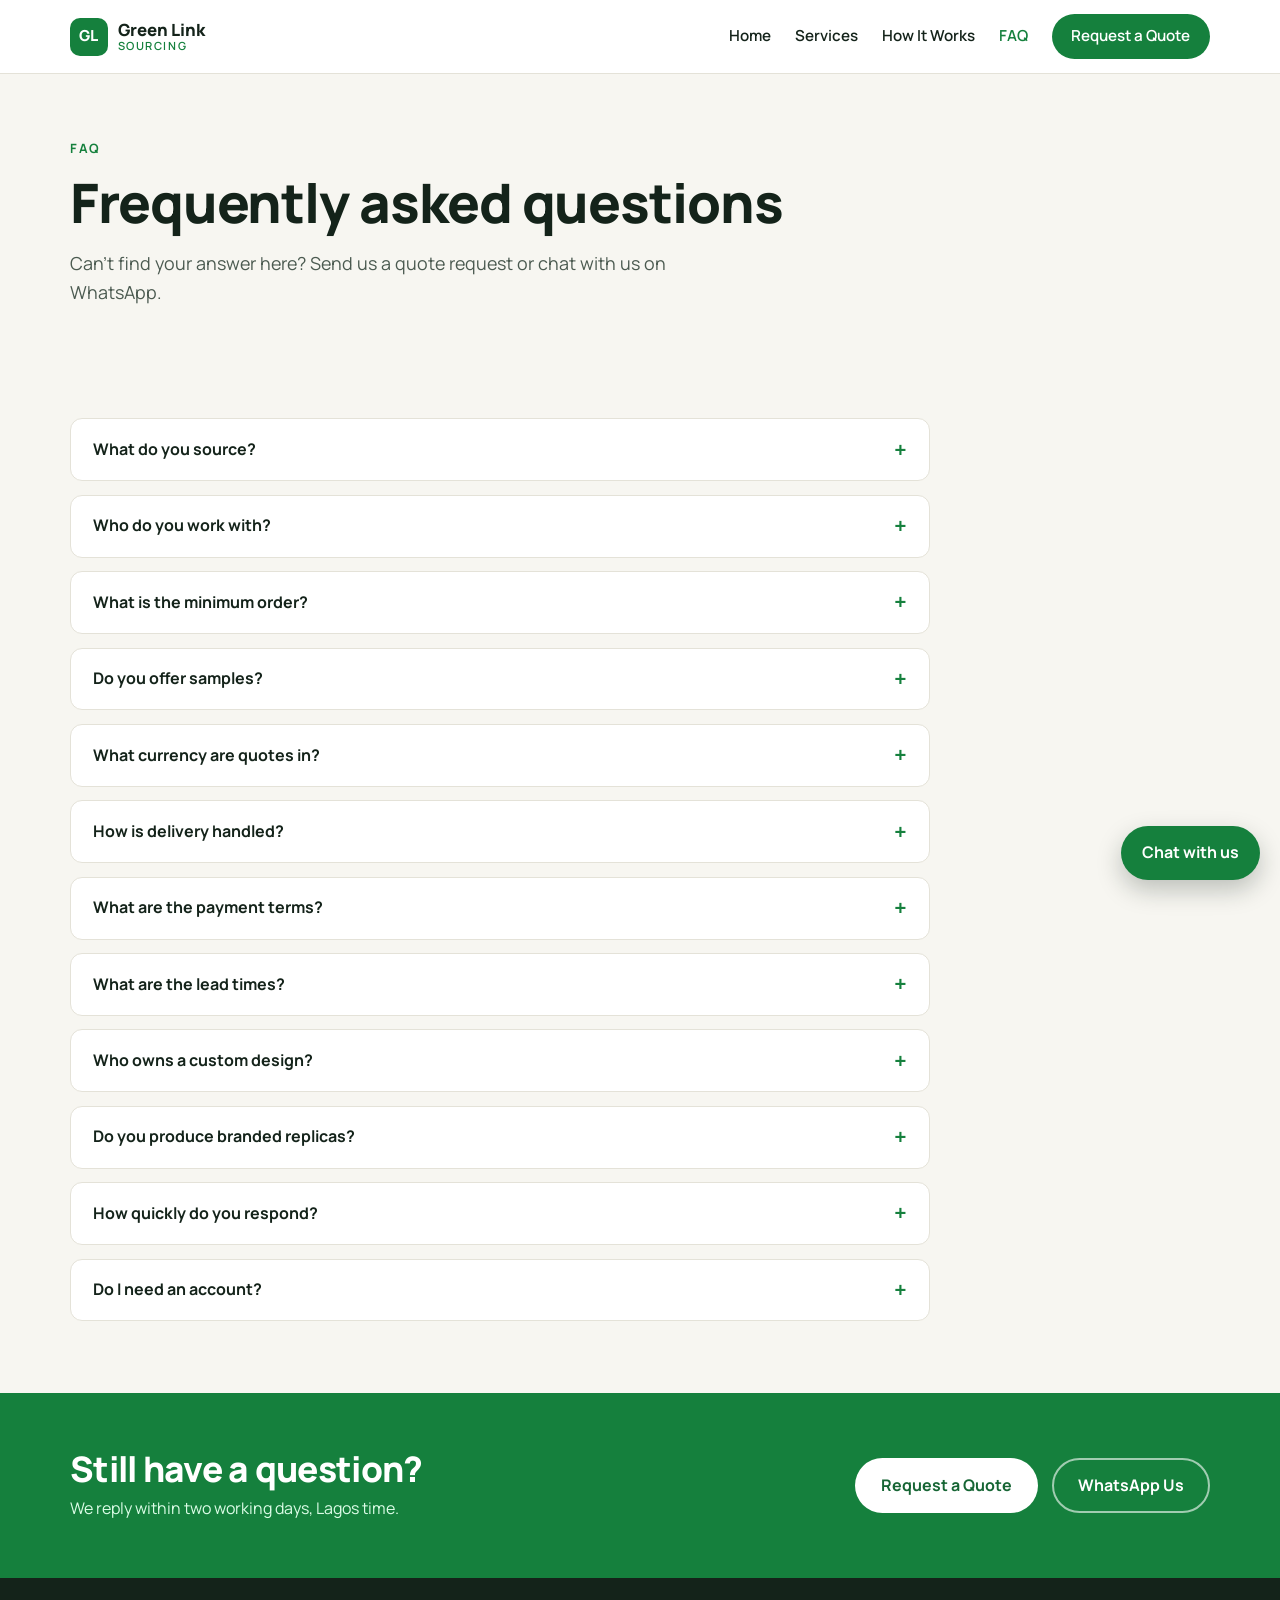
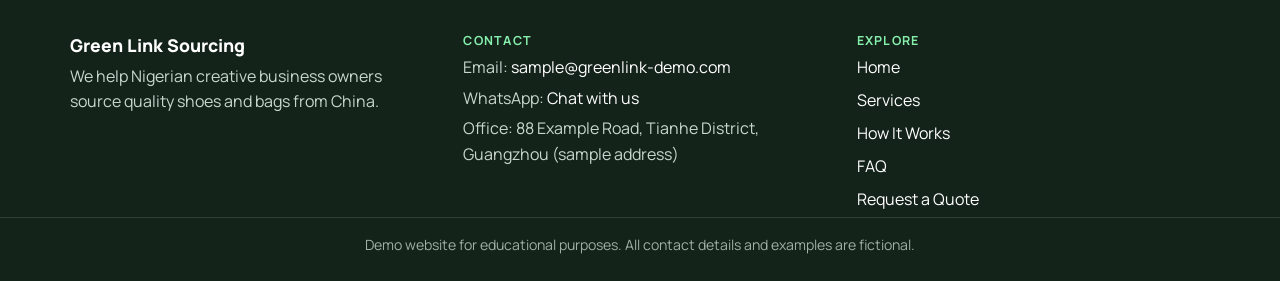
==== faq.html @ 5f779cd2 "second commit" ====
<!DOCTYPE html>
<html lang="en">
<head>
  <meta charset="UTF-8">
  <meta name="viewport" content="width=device-width, initial-scale=1.0">
  <title>FAQ | Green Link Sourcing</title>
  <meta name="description" content="Answers to common questions about minimum orders, currency, payment, delivery to Lagos, lead times and design ownership.">
  <link rel="icon" href="images/favicon.svg" type="image/svg+xml">
  <link rel="preconnect" href="https://fonts.googleapis.com">
  <link rel="preconnect" href="https://fonts.gstatic.com" crossorigin>
  <link href="https://fonts.googleapis.com/css2?family=Manrope:wght@400;500;600;700;800&display=swap" rel="stylesheet">
  <link rel="stylesheet" href="css/styles.css">
</head>
<body>

<a class="skip-link" href="#content">Skip to content</a>

<header class="site-header">
  <div class="container nav-wrap">
    <a href="index.html" class="logo" aria-label="Green Link Sourcing home">
      <span class="logo-mark" aria-hidden="true">GL</span>
      <span class="logo-text">Green Link <small>Sourcing</small></span>
    </a>
    <button class="nav-toggle" aria-label="Open menu" aria-expanded="false" aria-controls="main-nav">Menu</button>
    <nav class="main-nav" id="main-nav" aria-label="Main">
      <a href="index.html">Home</a>
      <a href="services.html">Services</a>
      <a href="how-it-works.html">How It Works</a>
      <a href="faq.html">FAQ</a>
      <a href="quote.html" class="btn btn-primary btn-small">Request a Quote</a>
    </nav>
  </div>
</header>

<main id="content">
  <section class="page-hero">
    <div class="container">
      <p class="eyebrow">FAQ</p>
      <h1>Frequently asked questions</h1>
      <p class="lead">Can't find your answer here? Send us a quote request or chat with us on WhatsApp.</p>
    </div>
  </section>

  <section class="section">
    <div class="container">
      <div class="faq-list" data-faq></div>
    </div>
  </section>

  <section class="cta-band">
    <div class="container cta-inner">
      <div>
        <h2>Still have a question?</h2>
        <p>We reply within two working days, Lagos time.</p>
      </div>
      <div class="cta-actions">
        <a href="quote.html" class="btn btn-light">Request a Quote</a>
        <a href="https://wa.me/234XXXXXXXXXX" class="btn btn-ghost" target="_blank" rel="noopener">WhatsApp Us</a>
      </div>
    </div>
  </section>
</main>

<footer class="site-footer">
  <div class="container footer-grid">
    <div>
      <p class="footer-brand">Green Link Sourcing</p>
      <p>We help Nigerian creative business owners source quality shoes and bags from China.</p>
    </div>
    <div>
      <p class="footer-heading">Contact</p>
      <p>Email: <a href="mailto:sample@greenlink-demo.com">sample@greenlink-demo.com</a></p>
      <p>WhatsApp: <a href="https://wa.me/234XXXXXXXXXX" target="_blank" rel="noopener">Chat with us</a></p>
      <p>Office: 88 Example Road, Tianhe District, Guangzhou (sample address)</p>
    </div>
    <div>
      <p class="footer-heading">Explore</p>
      <div class="footer-links">
        <a href="index.html">Home</a>
        <a href="services.html">Services</a>
        <a href="how-it-works.html">How It Works</a>
        <a href="faq.html">FAQ</a>
        <a href="quote.html">Request a Quote</a>
      </div>
    </div>
  </div>
  <p class="demo-note">Demo website for educational purposes. All contact details and examples are fictional.</p>
</footer>

<script src="js/main.js"></script>
</body>
</html>
---- css/styles.css ----
:root {
  --green: #15803D;
  --green-dark: #166534;
  --green-soft: #DCFCE7;
  --green-mist: #F0FDF4;
  --ink: #14231A;
  --muted: #4B5A50;
  --cream: #F7F6F1;
  --white: #FFFFFF;
  --line: #E4E2D8;
  --amber: #E8A33D;
  --radius: 12px;
  --shadow: 0 1px 2px rgba(20, 35, 26, 0.06), 0 8px 24px rgba(20, 35, 26, 0.06);
}

* { box-sizing: border-box; }
html { scroll-behavior: smooth; }

body {
  margin: 0;
  font-family: "Manrope", system-ui, -apple-system, "Segoe UI", Roboto, Arial, sans-serif;
  color: var(--ink);
  background: var(--cream);
  line-height: 1.6;
  -webkit-font-smoothing: antialiased;
}

img { max-width: 100%; display: block; }
a { color: var(--green-dark); }
h1, h2, h3 { line-height: 1.15; color: var(--ink); letter-spacing: -0.02em; margin: 0; }
h1 { font-size: clamp(2.1rem, 4.6vw, 3.4rem); font-weight: 800; margin-bottom: 1rem; }
h2 { font-size: clamp(1.6rem, 3vw, 2.2rem); font-weight: 800; margin-bottom: 0.75rem; }
h3 { font-size: 1.15rem; font-weight: 700; margin-bottom: 0.5rem; }
p { color: var(--muted); margin: 0 0 1rem; }
:focus-visible { outline: 3px solid var(--amber); outline-offset: 2px; border-radius: 4px; }

.container { width: min(1140px, 92%); margin: 0 auto; }
.narrow { max-width: 780px; }
.hidden { display: none !important; }

.skip-link {
  position: absolute;
  left: -999px;
  top: 0;
  background: var(--ink);
  color: var(--white);
  padding: 0.5rem 1rem;
  z-index: 200;
}
.skip-link:focus { left: 1rem; top: 1rem; }

.eyebrow {
  font-size: 0.8rem;
  font-weight: 700;
  letter-spacing: 0.12em;
  text-transform: uppercase;
  color: var(--green);
  margin-bottom: 0.75rem;
}
.lead { font-size: 1.12rem; max-width: 60ch; }
.section-intro { max-width: 60ch; margin-bottom: 2rem; }
.link-row { margin-top: 2rem; font-weight: 700; }
.link-row a { text-decoration: none; }
.link-row a:hover { text-decoration: underline; }

/* Header */
.site-header {
  background: var(--white);
  border-bottom: 1px solid var(--line);
  position: sticky;
  top: 0;
  z-index: 50;
  transition: box-shadow 0.2s;
}
.site-header.scrolled { box-shadow: var(--shadow); }
.nav-wrap {
  display: flex;
  align-items: center;
  justify-content: space-between;
  padding: 0.9rem 0;
  position: relative;
}
.logo {
  display: flex;
  align-items: center;
  gap: 0.6rem;
  text-decoration: none;
  color: var(--ink);
}
.logo-mark {
  width: 38px;
  height: 38px;
  border-radius: 10px;
  background: var(--green);
  color: var(--white);
  font-weight: 800;
  font-size: 0.95rem;
  display: grid;
  place-items: center;
  letter-spacing: 0.02em;
}
.logo-text { font-weight: 800; font-size: 1.05rem; line-height: 1.1; }
.logo-text small { display: block; font-size: 0.7rem; font-weight: 600; letter-spacing: 0.14em; text-transform: uppercase; color: var(--green); }

.nav-toggle {
  display: none;
  background: none;
  border: 1px solid var(--line);
  border-radius: 8px;
  font: inherit;
  font-weight: 600;
  padding: 0.4rem 0.8rem;
  cursor: pointer;
  color: var(--ink);
}
.main-nav { display: flex; align-items: center; gap: 1.5rem; }
.main-nav a {
  color: var(--ink);
  text-decoration: none;
  font-weight: 600;
  font-size: 0.95rem;
}
.main-nav a:hover { color: var(--green); }
.main-nav a.active { color: var(--green); }
.main-nav a.btn-primary { color: var(--white); }

/* Buttons */
.btn {
  display: inline-block;
  padding: 0.8rem 1.5rem;
  border-radius: 999px;
  font-weight: 700;
  font-size: 1rem;
  font-family: inherit;
  text-decoration: none;
  border: 2px solid transparent;
  cursor: pointer;
  transition: background 0.2s, color 0.2s, border-color 0.2s;
}
.btn-primary { background: var(--green); color: var(--white); }
.btn-primary:hover { background: var(--green-dark); }
.btn-outline { border-color: var(--ink); color: var(--ink); background: transparent; }
.btn-outline:hover { background: var(--ink); color: var(--white); }
.btn-light { background: var(--white); color: var(--green-dark); }
.btn-light:hover { background: var(--green-soft); }
.btn-ghost { border-color: rgba(255, 255, 255, 0.6); color: var(--white); background: transparent; }
.btn-ghost:hover { background: rgba(255, 255, 255, 0.12); }
.btn-small { padding: 0.5rem 1.1rem; font-size: 0.92rem; }

/* Hero */
.hero { padding: 4.5rem 0 3.5rem; }
.hero-grid {
  display: grid;
  grid-template-columns: 1.05fr 1fr;
  gap: 3.5rem;
  align-items: center;
}
.hero-actions { display: flex; gap: 0.9rem; flex-wrap: wrap; margin-top: 2rem; }
.hero-art {
  margin: 0;
  background: linear-gradient(160deg, var(--green-soft), #D1FAE5);
  border-radius: 24px;
  padding: 1.5rem 1.5rem 1rem;
  box-shadow: var(--shadow);
}
.hero-art img { width: 100%; height: auto; }
.hero-art figcaption {
  text-align: center;
  font-size: 0.82rem;
  color: var(--muted);
  margin-top: 0.5rem;
}

/* Terms strip */
.terms-strip { background: var(--green-dark); color: var(--white); padding: 1.5rem 0; }
.terms-grid {
  display: grid;
  grid-template-columns: repeat(4, 1fr);
  gap: 1.5rem;
}
.terms-label {
  display: block;
  font-size: 0.75rem;
  text-transform: uppercase;
  letter-spacing: 0.12em;
  color: #BBF7D0;
  font-weight: 700;
}
.terms-value { display: block; font-weight: 600; }

/* Sections */
.section { padding: 4.5rem 0; }
.section-alt { background: var(--white); border-top: 1px solid var(--line); border-bottom: 1px solid var(--line); }
.page-hero { padding: 4rem 0 1.5rem; }

/* Cards */
.card-grid {
  display: grid;
  grid-template-columns: repeat(auto-fit, minmax(250px, 1fr));
  gap: 1.5rem;
}
.card {
  background: var(--white);
  border: 1px solid var(--line);
  border-radius: var(--radius);
  padding: 1.75rem;
  box-shadow: var(--shadow);
}
.tier-card { display: flex; flex-direction: column; }
.tier-card p:last-child { margin-top: auto; }
.moq {
  display: inline-block;
  background: var(--green-soft);
  color: var(--green-dark) !important;
  font-weight: 700;
  font-size: 0.9rem;
  padding: 0.35rem 0.75rem;
  border-radius: 999px;
  align-self: flex-start;
  margin-top: 0.75rem;
}

/* Steps */
.steps {
  display: grid;
  grid-template-columns: repeat(auto-fit, minmax(230px, 1fr));
  gap: 1.5rem;
}
.steps-compact { margin-top: 0.5rem; }
.step {
  background: var(--cream);
  border-radius: var(--radius);
  padding: 1.75rem;
}
.step-number {
  width: 42px;
  height: 42px;
  border-radius: 50%;
  background: var(--amber);
  color: var(--ink);
  font-weight: 800;
  display: grid;
  place-items: center;
  margin-bottom: 1rem;
}

/* Terms table (How It Works) */
.terms-table {
  margin: 0;
  background: var(--white);
  border: 1px solid var(--line);
  border-radius: var(--radius);
  overflow: hidden;
}
.terms-table div {
  display: grid;
  grid-template-columns: 220px 1fr;
  gap: 1rem;
  padding: 1rem 1.5rem;
  border-bottom: 1px solid var(--line);
}
.terms-table div:last-child { border-bottom: none; }
.terms-table dt { font-weight: 700; color: var(--ink); }
.terms-table dd { margin: 0; color: var(--muted); }

/* Services detail */
.tier-stack { display: grid; gap: 1.5rem; }
.tier-detail {
  background: var(--white);
  border: 1px solid var(--line);
  border-radius: var(--radius);
  padding: 2rem;
  display: grid;
  grid-template-columns: 1.2fr 1fr;
  gap: 2rem;
  box-shadow: var(--shadow);
}
.tier-tag {
  display: inline-block;
  font-size: 0.78rem;
  font-weight: 700;
  text-transform: uppercase;
  letter-spacing: 0.1em;
  color: var(--green-dark);
  background: var(--green-soft);
  padding: 0.25rem 0.65rem;
  border-radius: 999px;
  margin-bottom: 0.9rem;
}
.tier-facts { margin: 0; display: grid; gap: 1rem; align-content: start; }
.tier-facts div { border-left: 3px solid var(--green); padding-left: 1rem; }
.tier-facts dt { font-size: 0.8rem; text-transform: uppercase; letter-spacing: 0.1em; color: var(--muted); font-weight: 700; }
.tier-facts dd { margin: 0.15rem 0 0; font-weight: 600; color: var(--ink); }
.notes {
  margin-top: 2.5rem;
  background: var(--green-mist);
  border: 1px solid var(--green-soft);
  border-radius: var(--radius);
  padding: 1.75rem 2rem;
}
.notes ul { margin: 0; padding-left: 1.2rem; color: var(--muted); }
.notes li { margin-bottom: 0.4rem; }

/* CTA band */
.cta-band { background: var(--green); color: var(--white); padding: 3.5rem 0; }
.cta-band h2 { color: var(--white); margin-bottom: 0.4rem; }
.cta-band p { color: #DCFCE7; margin: 0; }
.cta-inner { display: flex; justify-content: space-between; align-items: center; gap: 2rem; flex-wrap: wrap; }
.cta-actions { display: flex; gap: 0.9rem; flex-wrap: wrap; }

/* FAQ */
.faq-list { display: grid; gap: 0.85rem; max-width: 860px; }
.faq-list details {
  background: var(--white);
  border: 1px solid var(--line);
  border-radius: var(--radius);
  padding: 1.1rem 1.4rem;
  transition: border-color 0.2s;
}
.faq-list details[open] { border-color: var(--green); }
.faq-list summary {
  cursor: pointer;
  font-weight: 700;
  color: var(--ink);
  list-style: none;
  display: flex;
  justify-content: space-between;
  align-items: center;
  gap: 1rem;
}
.faq-list summary::-webkit-details-marker { display: none; }
.faq-list summary::after {
  content: "+";
  font-size: 1.4rem;
  line-height: 1;
  color: var(--green);
  transition: transform 0.2s;
}
.faq-list details[open] summary::after { content: "–"; }
.faq-list details p { margin: 0.8rem 0 0; }

/* Quote form */
.quote-form {
  background: var(--white);
  border: 1px solid var(--line);
  border-radius: 16px;
  padding: 2.25rem;
  box-shadow: var(--shadow);
}
.form-row {
  display: grid;
  grid-template-columns: 1fr 1fr;
  gap: 1rem;
}
.form-group { margin-bottom: 1.1rem; }
.form-group label {
  display: block;
  font-weight: 700;
  font-size: 0.92rem;
  margin-bottom: 0.4rem;
  color: var(--ink);
}
.form-group input,
.form-group select,
.form-group textarea {
  width: 100%;
  padding: 0.7rem 0.85rem;
  border: 1px solid var(--line);
  border-radius: 10px;
  font: inherit;
  color: var(--ink);
  background: var(--cream);
}
.form-group input:focus,
.form-group select:focus,
.form-group textarea:focus {
  outline: 2px solid var(--green);
  border-color: transparent;
}
.field-note { font-size: 0.85rem; margin: 0.4rem 0 0; }
.checkbox-group label { font-weight: 500; display: flex; gap: 0.6rem; font-size: 0.95rem; }
.checkbox-group input { width: auto; margin-top: 0.35rem; }
.form-status { color: var(--green-dark); font-weight: 700; min-height: 1.5rem; }
.form-status.error { color: #B42318; }
.confirmation {
  background: var(--white);
  border: 2px solid var(--green);
  border-radius: 16px;
  padding: 2.25rem;
}

/* Footer */
.site-footer {
  background: var(--ink);
  color: #C9D6CE;
  padding: 3rem 0 1.25rem;
  margin-top: 0;
}
.site-footer a { color: var(--white); text-decoration: none; }
.site-footer a:hover { text-decoration: underline; }
.site-footer p { color: #C9D6CE; margin: 0.3rem 0; }
.footer-brand { color: var(--white) !important; font-weight: 800; font-size: 1.1rem; }
.footer-heading { color: #86EFAC !important; font-weight: 700; text-transform: uppercase; letter-spacing: 0.1em; font-size: 0.78rem; }
.footer-grid {
  display: grid;
  grid-template-columns: repeat(3, 1fr);
  gap: 2.5rem;
}
.footer-links { display: flex; flex-direction: column; gap: 0.45rem; }
.demo-note {
  border-top: 1px solid #2F3F36;
  margin-top: 2.5rem;
  padding-top: 1rem;
  font-size: 0.88rem;
  text-align: center;
  color: #9DB0A4 !important;
}

/* Chat widget */
.chat-toggle {
  position: fixed;
  bottom: 1.25rem;
  right: 1.25rem;
  background: var(--green);
  color: var(--white);
  border: none;
  border-radius: 999px;
  padding: 0.9rem 1.3rem;
  font: inherit;
  font-weight: 700;
  cursor: pointer;
  box-shadow: 0 10px 24px rgba(20, 35, 26, 0.25);
  z-index: 100;
}
.chat-toggle:hover { background: var(--green-dark); }
.chat-panel {
  position: fixed;
  bottom: 5.25rem;
  right: 1.25rem;
  width: min(370px, calc(100vw - 2.5rem));
  height: min(480px, calc(100dvh - 8rem));
  background: var(--white);
  border: 1px solid var(--line);
  border-radius: 16px;
  box-shadow: 0 16px 40px rgba(20, 35, 26, 0.25);
  display: flex;
  flex-direction: column;
  z-index: 100;
  overflow: hidden;
}
.chat-panel[hidden] { display: none; }
.chat-header {
  background: var(--green-dark);
  color: var(--white);
  padding: 0.9rem 1.1rem;
  display: flex;
  justify-content: space-between;
  align-items: center;
  font-weight: 700;
}
.chat-close {
  background: none;
  border: none;
  color: var(--white);
  font-size: 1.4rem;
  line-height: 1;
  cursor: pointer;
}
.chat-messages {
  flex: 1;
  overflow-y: auto;
  padding: 1rem;
  display: flex;
  flex-direction: column;
  gap: 0.6rem;
}
.msg {
  max-width: 85%;
  padding: 0.6rem 0.9rem;
  border-radius: 14px;
  font-size: 0.95rem;
  white-space: pre-wrap;
}
.msg.user { align-self: flex-end; background: var(--green); color: var(--white); }
.msg.bot { align-self: flex-start; background: var(--cream); color: var(--ink); border: 1px solid var(--line); }
.chat-form {
  display: flex;
  gap: 0.5rem;
  padding: 0.75rem;
  border-top: 1px solid var(--line);
}
.chat-form input {
  flex: 1;
  min-width: 0;
  padding: 0.6rem 0.8rem;
  border: 1px solid var(--line);
  border-radius: 10px;
  font: inherit;
}
.chat-form button {
  background: var(--green);
  color: var(--white);
  border: none;
  border-radius: 10px;
  padding: 0 1rem;
  font: inherit;
  font-weight: 700;
  cursor: pointer;
}
.chat-form button:disabled { opacity: 0.6; cursor: not-allowed; }
.chat-whatsapp {
  display: block;
  text-align: center;
  font-size: 0.85rem;
  font-weight: 700;
  padding: 0 0.75rem 0.75rem;
}

/* Responsive */
@media (max-width: 960px) {
  .terms-grid { grid-template-columns: repeat(2, 1fr); }
  .tier-detail { grid-template-columns: 1fr; }
}

@media (max-width: 860px) {
  .hero-grid,
  .footer-grid { grid-template-columns: 1fr; }
  .form-row { grid-template-columns: 1fr; }
  .terms-table div { grid-template-columns: 1fr; gap: 0.25rem; }
}

@media (max-width: 760px) {
  .nav-toggle { display: block; }
  .main-nav {
    display: none;
    position: absolute;
    top: 100%;
    left: 0;
    right: 0;
    background: var(--white);
    flex-direction: column;
    align-items: stretch;
    padding: 1rem 4%;
    border-bottom: 1px solid var(--line);
    gap: 0.9rem;
    box-shadow: var(--shadow);
  }
  .main-nav.open { display: flex; }
  .hero { padding: 2.5rem 0; }
  .section { padding: 3rem 0; }
  .quote-form { padding: 1.4rem; }
  .cta-inner { text-align: left; }
  .terms-grid { gap: 1rem; }
}

@media (max-width: 480px) {
  .terms-grid { grid-template-columns: 1fr; }
}
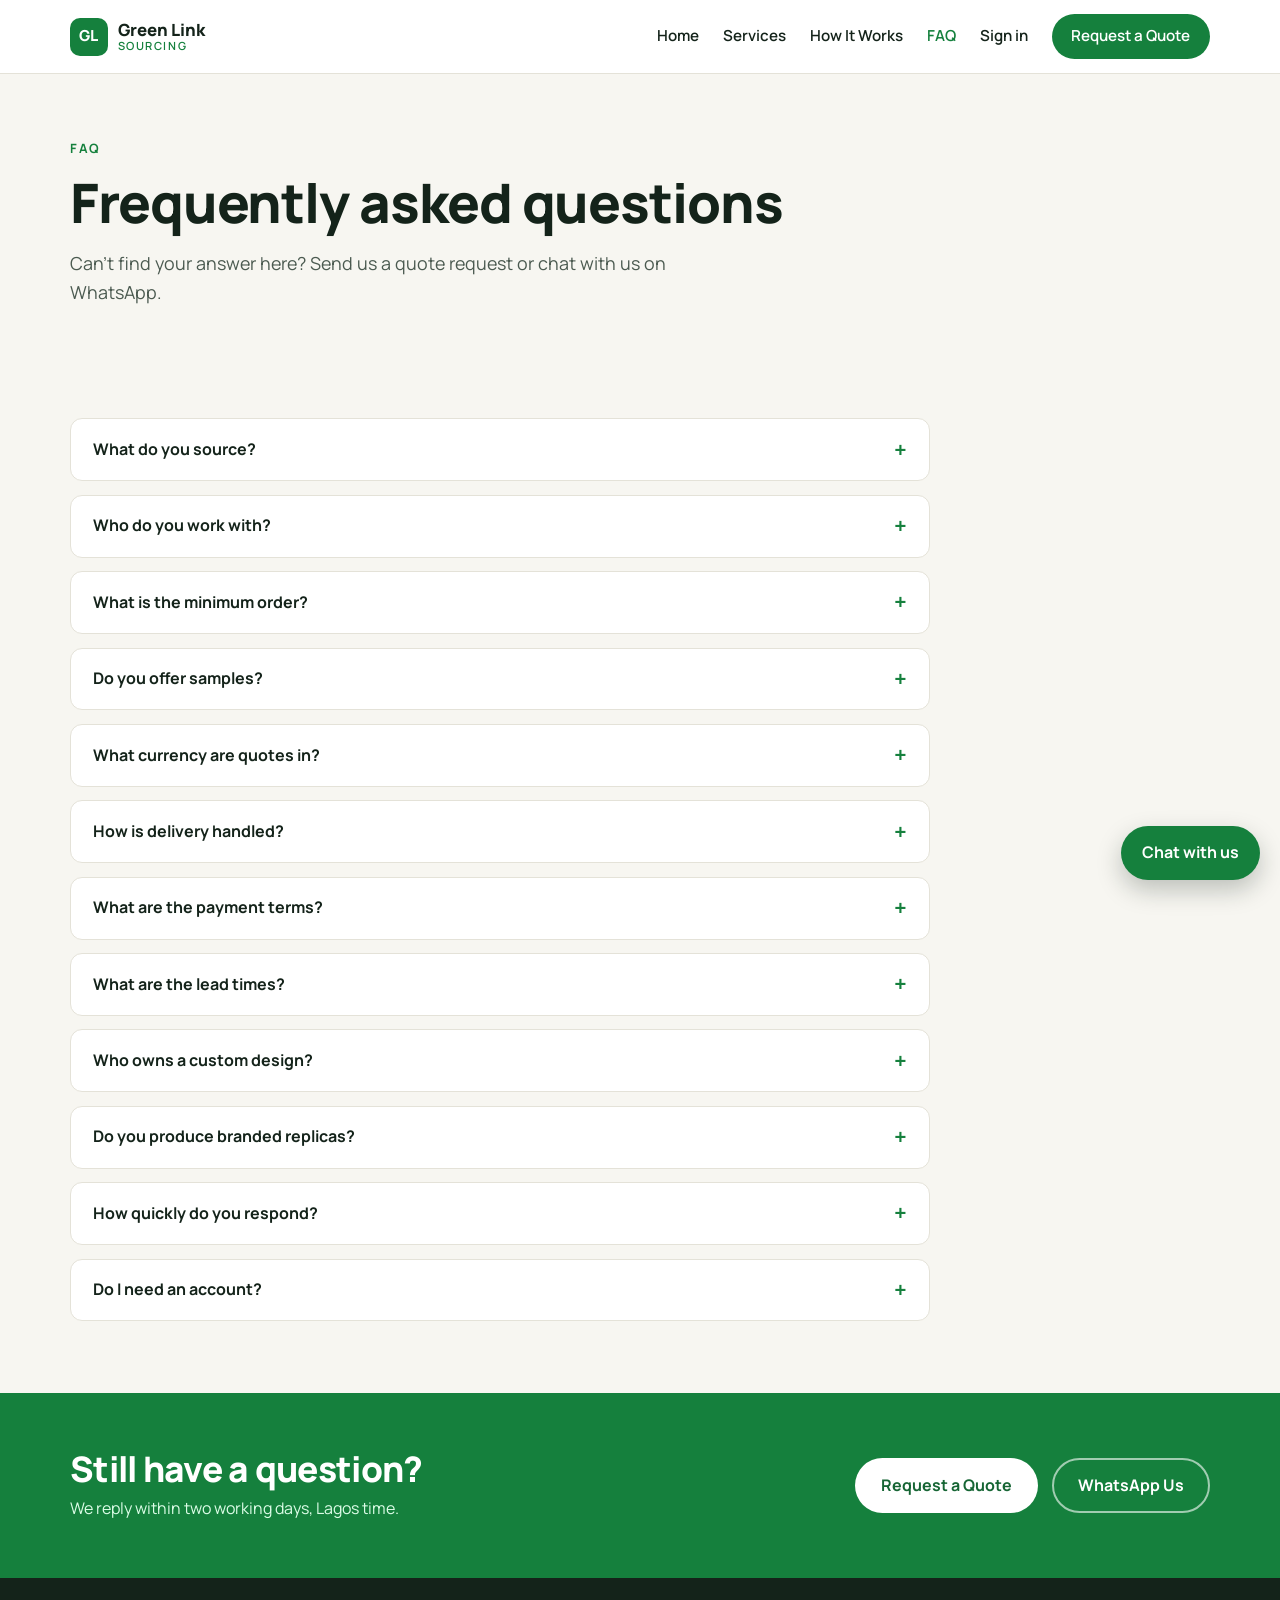
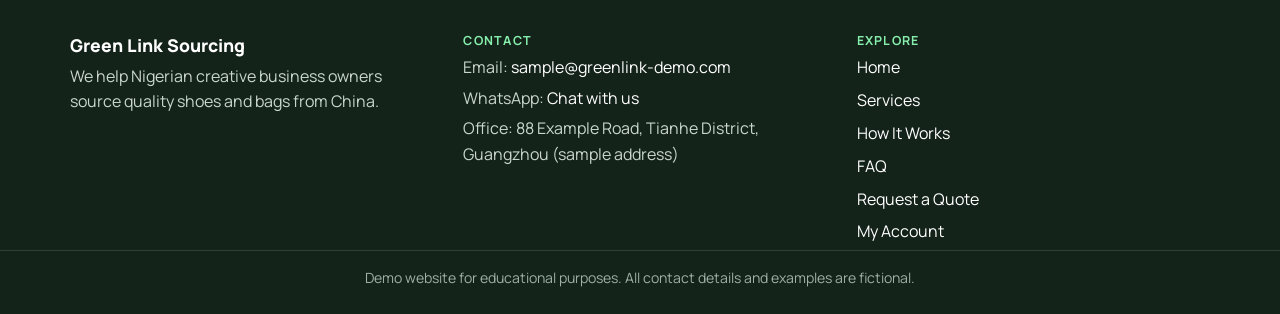
==== commit 1cbfbb03: "v2.0" ====
--- a/faq.html
+++ b/faq.html
@@ -27,6 +27,7 @@
       <a href="services.html">Services</a>
       <a href="how-it-works.html">How It Works</a>
       <a href="faq.html">FAQ</a>
+      <a href="account.html" class="nav-account">Sign in</a>
       <a href="quote.html" class="btn btn-primary btn-small">Request a Quote</a>
     </nav>
   </div>
@@ -81,6 +82,7 @@
         <a href="how-it-works.html">How It Works</a>
         <a href="faq.html">FAQ</a>
         <a href="quote.html">Request a Quote</a>
+        <a href="account.html">My Account</a>
       </div>
     </div>
   </div>
@@ -88,5 +90,6 @@
 </footer>
 
 <script src="js/main.js"></script>
+<script src="js/account.js"></script>
 </body>
 </html>
--- a/css/styles.css
+++ b/css/styles.css
@@ -556,3 +556,126 @@
 @media (max-width: 480px) {
   .terms-grid { grid-template-columns: 1fr; }
 }
+
+/* Account and navigation additions */
+.nav-account { font-weight: 700; color: var(--ink); text-decoration: none; font-size: 0.95rem; }
+.nav-account:hover { color: var(--green); }
+.demo-banner {
+  background: #FEF3C7;
+  border: 1px solid #FCD34D;
+  border-radius: var(--radius);
+  padding: 0.9rem 1.2rem;
+  margin-bottom: 1.5rem;
+}
+.demo-banner p { color: #78350F; margin: 0; font-size: 0.92rem; }
+.tabs {
+  display: inline-flex;
+  gap: 0.25rem;
+  background: var(--cream);
+  border: 1px solid var(--line);
+  border-radius: 999px;
+  padding: 4px;
+  margin-bottom: 1.75rem;
+}
+.tab {
+  background: none;
+  border: 0;
+  border-radius: 999px;
+  padding: 0.55rem 1.3rem;
+  font: inherit;
+  font-weight: 700;
+  color: var(--muted);
+  cursor: pointer;
+}
+.tab[aria-selected="true"] { background: var(--green); color: var(--white); }
+.form-message { color: #B42318; font-weight: 600; min-height: 1.4rem; margin-top: 0.75rem; }
+.dash-head {
+  display: flex;
+  justify-content: space-between;
+  align-items: flex-end;
+  gap: 1rem;
+  flex-wrap: wrap;
+  margin-bottom: 2rem;
+}
+.dash-head p { margin-bottom: 0; }
+.dash-actions { display: flex; gap: 0.75rem; flex-wrap: wrap; }
+.account-grid {
+  display: grid;
+  grid-template-columns: 1.4fr 1fr;
+  gap: 1.5rem;
+  align-items: start;
+}
+.panel {
+  background: var(--white);
+  border: 1px solid var(--line);
+  border-radius: var(--radius);
+  padding: 1.75rem;
+  box-shadow: var(--shadow);
+}
+.panel-head {
+  display: flex;
+  justify-content: space-between;
+  align-items: center;
+  gap: 1rem;
+  margin-bottom: 0.75rem;
+}
+.badge-demo {
+  font-size: 0.72rem;
+  font-weight: 700;
+  text-transform: uppercase;
+  letter-spacing: 0.08em;
+  background: #FEF3C7;
+  color: #78350F;
+  padding: 0.2rem 0.6rem;
+  border-radius: 999px;
+}
+.timeline { list-style: none; margin: 1.25rem 0 0; padding: 0; }
+.timeline li {
+  position: relative;
+  padding: 0 0 1.25rem 2rem;
+  color: var(--muted);
+}
+.timeline li::before {
+  content: "";
+  position: absolute;
+  left: 0;
+  top: 0.3rem;
+  width: 14px;
+  height: 14px;
+  border-radius: 50%;
+  background: var(--line);
+}
+.timeline li::after {
+  content: "";
+  position: absolute;
+  left: 6px;
+  top: 1.2rem;
+  bottom: 0;
+  width: 2px;
+  background: var(--line);
+}
+.timeline li:last-child { padding-bottom: 0; }
+.timeline li:last-child::after { display: none; }
+.timeline li.done { color: var(--ink); }
+.timeline li.done::before,
+.timeline li.done::after { background: var(--green); }
+.timeline li.current { color: var(--ink); font-weight: 700; }
+.timeline li.current::before {
+  background: var(--amber);
+  box-shadow: 0 0 0 4px rgba(232, 163, 61, 0.25);
+}
+.quote-list { list-style: none; margin: 0; padding: 0; display: grid; gap: 0.75rem; }
+.quote-list li {
+  border: 1px solid var(--line);
+  border-radius: 10px;
+  padding: 0.9rem 1rem;
+  background: var(--cream);
+  color: var(--muted);
+  font-size: 0.92rem;
+}
+.quote-list strong { display: block; color: var(--ink); margin-bottom: 0.15rem; }
+.empty { color: var(--muted); font-size: 0.95rem; }
+.faq-teaser { border-top: 1px solid var(--line); }
+@media (max-width: 860px) {
+  .account-grid { grid-template-columns: 1fr; }
+}
